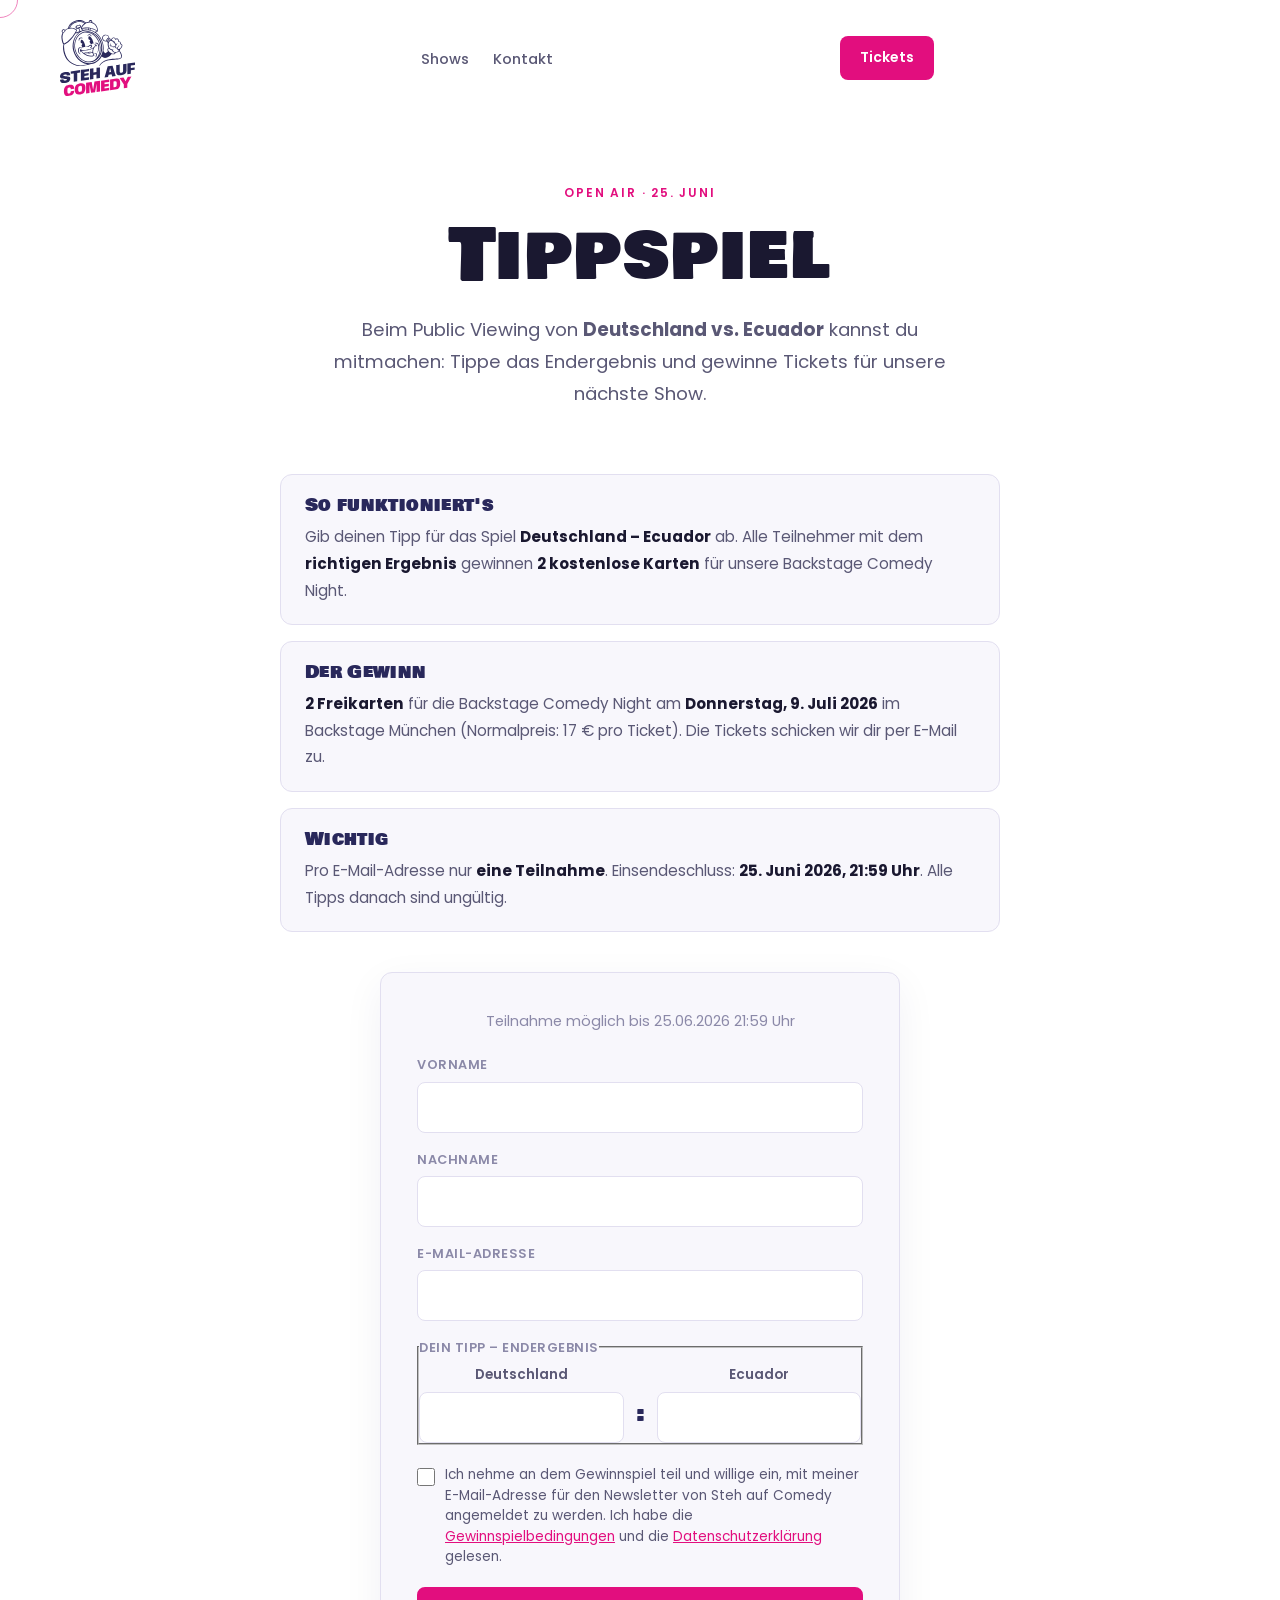
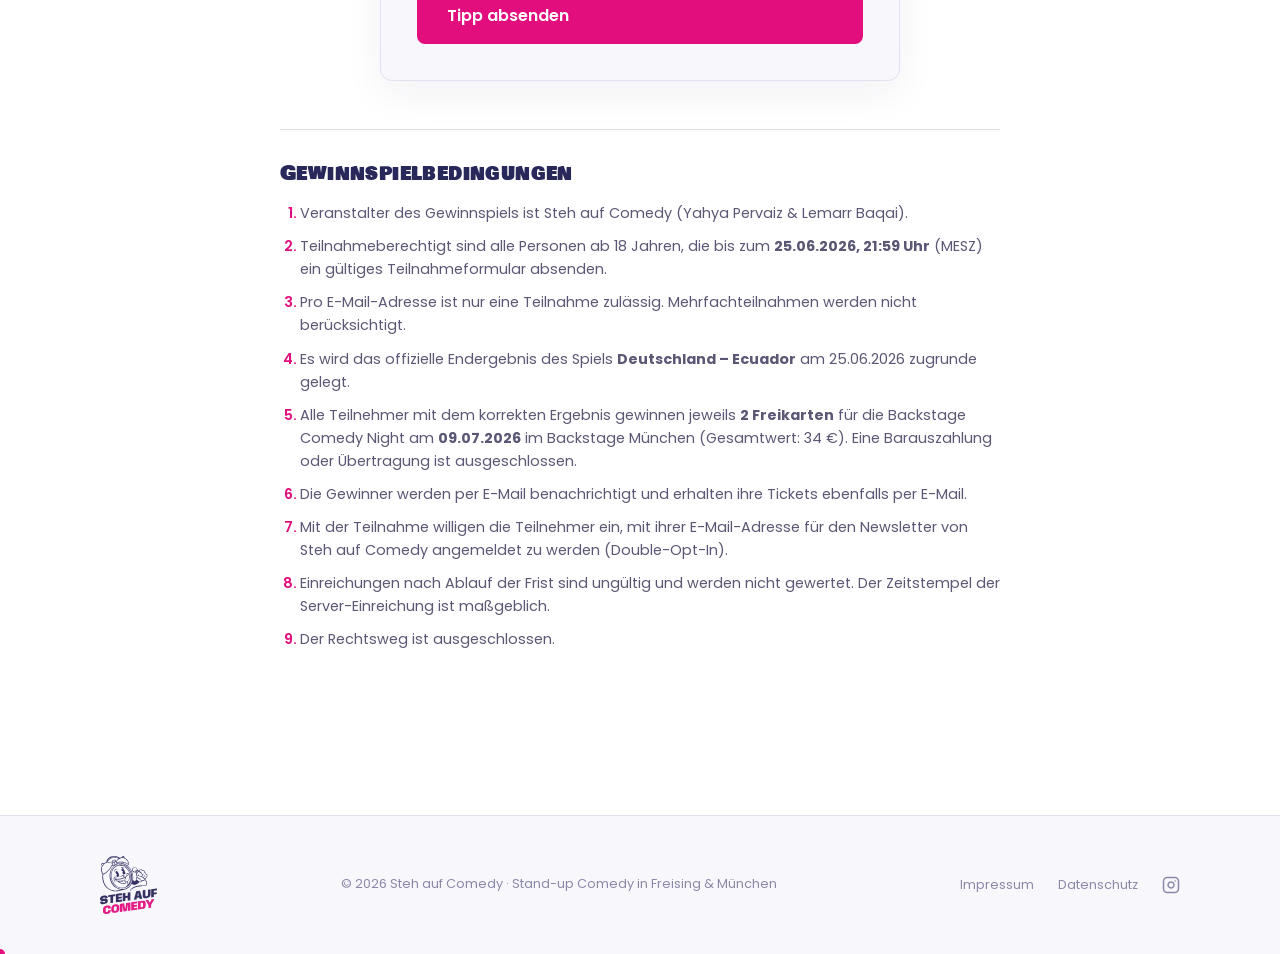
==== tippspiel/index.html @ 85eb39b8 "Tippspiel für Deutschland vs. Ecuador mit Admin-Bereich hinzufügen. Öffentliche Unterseite, PHP-API " ====
<!DOCTYPE html>
<html lang="de">
<head>
  <meta charset="UTF-8" />
  <meta name="viewport" content="width=device-width, initial-scale=1.0" />
  <meta name="google-site-verification" content="RNQCaI2sbqycPGZMomzW1a_IQJib-o7WfPEib8_KeLc" />
  <title>Tippspiel – Deutschland vs. Ecuador | Steh auf Comedy</title>
  <meta name="description" content="Tippe das Ergebnis von Deutschland gegen Ecuador und gewinne 2 Freikarten für unsere Backstage Comedy Night am 9. Juli in München." />
  <meta name="robots" content="noindex, follow" />
  <meta name="theme-color" content="#0f0f11" />
  <link rel="canonical" href="https://www.steh-auf.com/tippspiel/" />
  <meta property="og:title" content="Tippspiel – Steh auf Comedy" />
  <meta property="og:description" content="Tippe das Ergebnis von Deutschland vs. Ecuador und gewinne 2 Freikarten für die Backstage Comedy Night." />
  <meta property="og:url" content="https://www.steh-auf.com/tippspiel/" />
  <meta property="og:type" content="website" />
  <meta property="og:site_name" content="Steh auf Comedy" />
  <meta property="og:image" content="https://www.steh-auf.com/assets/hero.JPG" />
  <meta property="og:locale" content="de_DE" />
  <link rel="icon" href="../assets/logo.svg" type="image/svg+xml" />
  <link rel="apple-touch-icon" href="../assets/logo.svg" />
  <link rel="preconnect" href="https://fonts.googleapis.com" />
  <link rel="preconnect" href="https://fonts.gstatic.com" crossorigin />
  <link href="https://fonts.googleapis.com/css2?family=Bowlby+One+SC&family=Poppins:wght@300;400;500;600;700&display=swap" rel="stylesheet" />
  <link rel="stylesheet" href="../styles.css" />
  <link rel="stylesheet" href="../tippspiel.css" />
</head>
<body class="tippspiel-page">

  <nav class="nav" role="navigation" aria-label="Hauptnavigation">
    <div class="nav-inner">
      <a href="../index.html" class="nav-logo" aria-label="Steh auf Comedy – Startseite">
        <img src="../assets/logo.svg" alt="Steh auf Comedy Logo" width="51" height="52" />
      </a>
      <ul class="nav-links" role="list">
        <li class="nav-item"><a href="../index.html#shows">Shows</a></li>
        <li class="nav-item"><a href="../index.html#kontakt">Kontakt</a></li>
      </ul>
      <a href="../index.html#shows" class="nav-cta" aria-label="Tickets sichern">Tickets</a>
      <button type="button" class="nav-toggle" aria-label="Menü öffnen" aria-expanded="false">
        <span></span><span></span><span></span>
      </button>
    </div>
    <div class="nav-mobile" hidden>
      <ul role="list">
        <li><a href="../index.html#shows">Shows</a></li>
        <li><a href="../index.html#kontakt">Kontakt</a></li>
        <li><a href="../index.html#shows">Tickets</a></li>
      </ul>
    </div>
  </nav>

  <main>
    <section class="tippspiel-hero" aria-labelledby="tippspiel-heading">
      <div class="container">
        <span class="section-label">Open Air · 25. Juni</span>
        <h1 id="tippspiel-heading">Tippspiel</h1>
        <p class="tippspiel-hero-lead">
          Beim Public Viewing von <strong>Deutschland vs. Ecuador</strong> kannst du mitmachen:
          Tippe das Endergebnis und gewinne Tickets für unsere nächste Show.
        </p>
      </div>
    </section>

    <section class="container" aria-label="So funktioniert das Tippspiel">
      <div class="tippspiel-info">
        <div class="tippspiel-info-card">
          <h2>So funktioniert's</h2>
          <p>
            Gib deinen Tipp für das Spiel <strong>Deutschland – Ecuador</strong> ab.
            Alle Teilnehmer mit dem <strong>richtigen Ergebnis</strong> gewinnen
            <strong>2 kostenlose Karten</strong> für unsere Backstage Comedy Night.
          </p>
        </div>
        <div class="tippspiel-info-card">
          <h2>Der Gewinn</h2>
          <p>
            <strong>2 Freikarten</strong> für die Backstage Comedy Night am
            <strong>Donnerstag, 9. Juli 2026</strong> im Backstage München
            (Normalpreis: 17&nbsp;€ pro Ticket). Die Tickets schicken wir dir per E-Mail zu.
          </p>
        </div>
        <div class="tippspiel-info-card">
          <h2>Wichtig</h2>
          <p>
            Pro E-Mail-Adresse nur <strong>eine Teilnahme</strong>.
            Einsendeschluss: <strong>25. Juni 2026, 21:59 Uhr</strong>.
            Alle Tipps danach sind ungültig.
          </p>
        </div>
      </div>
    </section>

    <section class="tippspiel-form-section" aria-labelledby="form-heading">
      <div class="container">
        <div class="tippspiel-card">
          <p id="tippspielDeadline" class="tippspiel-deadline">Teilnahme möglich bis 25.06.2026 21:59 Uhr</p>

          <h2 id="form-heading" class="visually-hidden">Tipp abgeben</h2>

          <form id="tippspielForm" novalidate>
            <div class="tippspiel-field">
              <label class="tippspiel-label" for="tippspielFirstName">Vorname</label>
              <input class="tippspiel-input" type="text" id="tippspielFirstName" name="first_name" autocomplete="given-name" required maxlength="80" />
            </div>

            <div class="tippspiel-field">
              <label class="tippspiel-label" for="tippspielLastName">Nachname</label>
              <input class="tippspiel-input" type="text" id="tippspielLastName" name="last_name" autocomplete="family-name" required maxlength="80" />
            </div>

            <div class="tippspiel-field">
              <label class="tippspiel-label" for="tippspielEmail">E-Mail-Adresse</label>
              <input class="tippspiel-input" type="email" id="tippspielEmail" name="email" autocomplete="email" inputmode="email" required />
            </div>

            <fieldset class="tippspiel-field">
              <legend class="tippspiel-label">Dein Tipp – Endergebnis</legend>
              <div class="tippspiel-score-row">
                <div>
                  <div class="tippspiel-score-team">Deutschland</div>
                  <input class="tippspiel-input" type="number" id="tippspielDe" name="tip_de" min="0" max="20" inputmode="numeric" required aria-label="Tore Deutschland" />
                </div>
                <div class="tippspiel-score-sep" aria-hidden="true">:</div>
                <div>
                  <div class="tippspiel-score-team">Ecuador</div>
                  <input class="tippspiel-input" type="number" id="tippspielEc" name="tip_ec" min="0" max="20" inputmode="numeric" required aria-label="Tore Ecuador" />
                </div>
              </div>
            </fieldset>

            <label class="tippspiel-consent">
              <input type="checkbox" id="tippspielConsent" name="consent" required />
              <span>
                Ich nehme an dem Gewinnspiel teil und willige ein, mit meiner E-Mail-Adresse
                für den Newsletter von Steh auf Comedy angemeldet zu werden. Ich habe die
                <a href="#gewinnspielbedingungen">Gewinnspielbedingungen</a> und die
                <a href="../datenschutz.html" target="_blank" rel="noopener">Datenschutzerklärung</a> gelesen.
              </span>
            </label>

            <button type="submit" class="btn btn-primary tippspiel-submit">Tipp absenden</button>
            <p id="tippspielStatus" class="tippspiel-status" role="status" aria-live="polite" hidden></p>
          </form>

          <div id="tippspielSuccess" class="tippspiel-success" hidden>
            <div class="tippspiel-success-emoji" aria-hidden="true">⚽</div>
            <h3>Tipp eingereicht!</h3>
            <p class="tippspiel-success-text">Dein Tipp ist eingegangen. Viel Glück!</p>
          </div>
        </div>

        <div class="tippspiel-terms" id="gewinnspielbedingungen">
          <h2>Gewinnspielbedingungen</h2>
          <ol>
            <li>Veranstalter des Gewinnspiels ist Steh auf Comedy (Yahya Pervaiz &amp; Lemarr Baqai).</li>
            <li>Teilnahmeberechtigt sind alle Personen ab 18 Jahren, die bis zum <strong>25.06.2026, 21:59 Uhr</strong> (MESZ) ein gültiges Teilnahmeformular absenden.</li>
            <li>Pro E-Mail-Adresse ist nur eine Teilnahme zulässig. Mehrfachteilnahmen werden nicht berücksichtigt.</li>
            <li>Es wird das offizielle Endergebnis des Spiels <strong>Deutschland – Ecuador</strong> am 25.06.2026 zugrunde gelegt.</li>
            <li>Alle Teilnehmer mit dem korrekten Ergebnis gewinnen jeweils <strong>2 Freikarten</strong> für die Backstage Comedy Night am <strong>09.07.2026</strong> im Backstage München (Gesamtwert: 34&nbsp;€). Eine Barauszahlung oder Übertragung ist ausgeschlossen.</li>
            <li>Die Gewinner werden per E-Mail benachrichtigt und erhalten ihre Tickets ebenfalls per E-Mail.</li>
            <li>Mit der Teilnahme willigen die Teilnehmer ein, mit ihrer E-Mail-Adresse für den Newsletter von Steh auf Comedy angemeldet zu werden (Double-Opt-In).</li>
            <li>Einreichungen nach Ablauf der Frist sind ungültig und werden nicht gewertet. Der Zeitstempel der Server-Einreichung ist maßgeblich.</li>
            <li>Der Rechtsweg ist ausgeschlossen.</li>
          </ol>
        </div>
      </div>
    </section>
  </main>

  <footer class="footer" aria-label="Footer">
    <div class="container">
      <div class="footer-inner">
        <a href="../index.html" class="footer-logo" aria-label="Steh auf Comedy – Startseite">
          <img src="../assets/logo.svg" alt="Steh auf Comedy" width="41" height="42" />
        </a>
        <p class="footer-center">© 2026 Steh auf Comedy · Stand-up Comedy in Freising &amp; München</p>
        <nav class="footer-links" aria-label="Footer-Navigation">
          <a href="../impressum.html">Impressum</a>
          <a href="../datenschutz.html">Datenschutz</a>
          <a href="https://www.instagram.com/steh_auf_comedy/" target="_blank" rel="noopener noreferrer" class="footer-instagram" aria-label="Instagram">
            <svg width="18" height="18" viewBox="0 0 24 24" fill="none" stroke="currentColor" stroke-width="2" stroke-linecap="round" stroke-linejoin="round" aria-hidden="true"><rect x="2" y="2" width="20" height="20" rx="5" ry="5"/><path d="M16 11.37A4 4 0 1 1 12.63 8 4 4 0 0 1 16 11.37z"/><line x1="17.5" y1="6.5" x2="17.51" y2="6.5"/></svg>
          </a>
        </nav>
      </div>
    </div>
  </footer>

  <script src="../main.js" defer></script>
  <script src="../tippspiel.js" defer></script>
</body>
</html>
---- styles.css ----
/* ============================================================
   STEH AUF COMEDY – styles.css
   Design: hell · Logo-Farben #29285b / #e20e7e
   Display: Bowlby One SC · Fließtext: Poppins
   ============================================================ */

:root {
  --font-display: 'Bowlby One SC', sans-serif;
  --font-body: 'Poppins', sans-serif;
  --bg: #ffffff;
  --surface: #f8f7fc;
  --surface-2: #f0eef8;
  --border: #e2dff0;
  --text: #1a1830;
  --text-secondary: #5a5875;
  --text-muted: #8b89a8;
  --accent: #e20e7e;
  --accent-rgb: 226, 14, 126;
  --navy: #29285b;
  --navy-rgb: 41, 40, 91;

  --radius-sm: 4px;
  --radius: 8px;
  --radius-lg: 12px;

  --transition-fast: 0.2s ease;
  --transition-smooth: 0.7s cubic-bezier(0.16, 1, 0.3, 1);
  --transition-spring: 0.5s cubic-bezier(0.34, 1.56, 0.64, 1);

  --section-padding: clamp(80px, 12vw, 160px);
  --container-padding: clamp(20px, 5vw, 60px);
}

*, *::before, *::after {
  box-sizing: border-box;
  margin: 0;
  padding: 0;
}

html {
  scroll-behavior: smooth;
  -webkit-text-size-adjust: 100%;
}

body {
  background: var(--bg);
  color: var(--text);
  font-family: var(--font-body);
  font-size: clamp(1rem, 1.5vw, 1.125rem);
  font-weight: 400;
  line-height: 1.65;
  overflow-x: hidden;
}

img {
  display: block;
  max-width: 100%;
  height: auto;
}

a {
  color: inherit;
  text-decoration: none;
}

button {
  font-family: inherit;
  cursor: pointer;
  border: none;
  background: none;
}

ul, ol { list-style: none; }

h1 {
  font-family: var(--font-display);
  font-size: clamp(2.2rem, 6vw, 4.5rem);
  font-weight: 400;
  letter-spacing: 0.02em;
  line-height: 1.15;
}

h2 {
  font-family: var(--font-display);
  font-size: clamp(1.5rem, 3.5vw, 2.5rem);
  font-weight: 400;
  letter-spacing: 0.02em;
  line-height: 1.2;
}

h3 {
  font-family: var(--font-body);
  font-size: clamp(1.2rem, 2.5vw, 1.8rem);
  font-weight: 600;
  letter-spacing: -0.02em;
  line-height: 1.2;
}

p {
  color: var(--text-secondary);
  line-height: 1.75;
}

:focus-visible {
  outline: 2px solid var(--accent);
  outline-offset: 3px;
  border-radius: var(--radius-sm);
}

::-webkit-scrollbar { width: 5px; }
::-webkit-scrollbar-track { background: var(--bg); }
::-webkit-scrollbar-thumb { background: var(--border); border-radius: 3px; }

.container {
  max-width: 1200px;
  margin: 0 auto;
  padding: 0 var(--container-padding);
}

.section {
  padding: var(--section-padding) 0;
}

.section-label {
  display: inline-block;
  font-size: 0.75rem;
  font-weight: 600;
  letter-spacing: 0.15em;
  text-transform: uppercase;
  color: var(--accent);
  margin-bottom: 1rem;
}

.btn {
  display: inline-flex;
  align-items: center;
  gap: 8px;
  padding: 14px 28px;
  font-family: var(--font-body);
  font-size: 1rem;
  font-weight: 600;
  border-radius: var(--radius);
  transition: var(--transition-fast);
  white-space: nowrap;
  min-height: 52px;
}

.btn-primary {
  background: var(--accent);
  color: #fff;
  border: 2px solid var(--accent);
}

.btn-primary:hover {
  background: var(--navy);
  border-color: var(--navy);
  transform: translateY(-2px);
}

.btn-secondary {
  background: transparent;
  color: var(--navy);
  border: 2px solid var(--border);
}

.btn-secondary:hover {
  border-color: var(--navy);
  transform: translateY(-2px);
}

@media (pointer: fine) {
  .cursor-dot {
    position: fixed;
    width: 10px;
    height: 10px;
    background: var(--accent);
    border-radius: 50%;
    pointer-events: none;
    z-index: 9999;
    transform: translate(-50%, -50%);
    transition: opacity 0.3s;
  }

  .cursor-ring {
    position: fixed;
    width: 36px;
    height: 36px;
    border: 1.5px solid rgba(var(--accent-rgb), 0.5);
    border-radius: 50%;
    pointer-events: none;
    z-index: 9998;
    transform: translate(-50%, -50%);
    transition: transform 0.08s linear, width 0.2s, height 0.2s, opacity 0.3s;
  }
}

#preloader {
  position: fixed;
  inset: 0;
  background: var(--bg);
  z-index: 10000;
  display: flex;
  align-items: center;
  justify-content: center;
  transition: transform 0.8s cubic-bezier(0.76, 0, 0.24, 1);
}

#preloader.hide {
  transform: translateY(-100%);
}

.preloader-logo {
  opacity: 0;
  transform: translateY(10px);
  transition: opacity 0.5s ease, transform 0.5s ease;
}

.preloader-logo.show {
  opacity: 1;
  transform: translateY(0);
}

.preloader-logo img {
  height: 150px;
  width: auto;
  max-width: min(42vw, 170px);
  object-fit: contain;
}

.nav {
  position: fixed;
  top: 0;
  left: 0;
  right: 0;
  z-index: 1000;
  padding: 20px var(--container-padding);
  transition: background 0.4s ease, padding 0.3s ease, box-shadow 0.3s ease;
}

.nav.scrolled {
  background: rgba(255, 255, 255, 0.95);
  backdrop-filter: blur(20px);
  -webkit-backdrop-filter: blur(20px);
  padding-top: 14px;
  padding-bottom: 14px;
  border-bottom: 1px solid var(--border);
  box-shadow: 0 2px 20px rgba(41, 40, 91, 0.08);
}

.nav-inner {
  max-width: 1200px;
  margin: 0 auto;
  display: flex;
  align-items: center;
  justify-content: space-between;
  gap: 24px;
}

.nav-logo img {
  height: 76px;
  width: auto;
  max-width: none;
  object-fit: contain;
  transition: filter var(--transition-fast);
}

.nav.scrolled .nav-logo img {
  height: 64px;
  filter: none;
}

.nav-links {
  display: flex;
  align-items: center;
  gap: 24px;
}

.nav-item {
  position: relative;
}

.nav-links > .nav-item > a {
  font-size: 0.9rem;
  font-weight: 500;
  color: var(--text-secondary);
  transition: color var(--transition-fast);
  position: relative;
}

.nav-dropdown-trigger {
  display: inline-flex;
  flex-direction: row-reverse;
  align-items: center;
  gap: 6px;
  font-size: 0.9rem;
  font-weight: 500;
  color: var(--text-secondary);
  background: none;
  border: none;
  cursor: pointer;
  padding: 0;
  font-family: inherit;
  transition: color var(--transition-fast);
  position: relative;
}

.nav-dropdown-trigger::before {
  content: '';
  width: 0;
  height: 0;
  border-left: 4px solid transparent;
  border-right: 4px solid transparent;
  border-top: 5px solid currentColor;
  transition: transform 0.2s ease;
  margin-top: 1px;
  flex-shrink: 0;
}

.nav-has-dropdown.open .nav-dropdown-trigger::before,
.nav-has-dropdown:hover .nav-dropdown-trigger::before,
.nav-has-dropdown:focus-within .nav-dropdown-trigger::before {
  transform: rotate(180deg);
}

.nav-item.nav-has-dropdown {
  padding-bottom: 14px;
  margin-bottom: -14px;
}

.nav-has-dropdown::after {
  content: '';
  position: absolute;
  left: -16px;
  right: -16px;
  top: 100%;
  height: 18px;
}

.nav-dropdown {
  position: absolute;
  top: calc(100% + 4px);
  left: 50%;
  transform: translateX(-50%);
  min-width: 210px;
  background: #fff;
  border: 1px solid var(--border);
  border-radius: var(--radius-lg);
  box-shadow: 0 12px 40px rgba(var(--navy-rgb), 0.12);
  padding: 8px;
  opacity: 0;
  visibility: hidden;
  pointer-events: none;
  transition:
    opacity 0.2s ease,
    transform 0.2s ease,
    visibility 0s linear 0.2s;
  z-index: 1001;
}

.nav-has-dropdown:hover .nav-dropdown,
.nav-has-dropdown.open .nav-dropdown,
.nav-has-dropdown:focus-within .nav-dropdown {
  opacity: 1;
  visibility: visible;
  pointer-events: auto;
  transform: translateX(-50%);
  transition:
    opacity 0.2s ease,
    transform 0.2s ease,
    visibility 0s;
}

.nav-dropdown li {
  list-style: none;
}

.nav-dropdown a {
  display: block;
  padding: 10px 14px;
  font-size: 0.88rem;
  font-weight: 500;
  border-radius: var(--radius-sm);
  color: var(--text-secondary);
  white-space: nowrap;
  transition: background var(--transition-fast), color var(--transition-fast);
}

.nav-dropdown a::after {
  display: none;
}

.nav-dropdown a:hover,
.nav-dropdown a.active {
  background: var(--surface);
  color: var(--navy);
}

.nav.scrolled .nav-links > .nav-item > a,
.nav.scrolled .nav-dropdown-trigger {
  color: var(--text-secondary);
}

.nav-links > .nav-item > a::after {
  content: '';
  position: absolute;
  bottom: -3px;
  left: 0;
  width: 0;
  height: 1px;
  background: var(--accent);
  transition: width var(--transition-fast);
}

.nav-dropdown-trigger::after {
  content: '';
  position: absolute;
  bottom: -3px;
  left: 0;
  width: 0;
  height: 1px;
  background: var(--accent);
  transition: width var(--transition-fast);
}

.nav-links > .nav-item > a:hover,
.nav-links > .nav-item > a.active,
.nav-dropdown-trigger:hover,
.nav-dropdown-trigger.active {
  color: var(--navy);
}

.nav.scrolled .nav-links > .nav-item > a:hover,
.nav.scrolled .nav-links > .nav-item > a.active,
.nav.scrolled .nav-dropdown-trigger:hover,
.nav.scrolled .nav-dropdown-trigger.active {
  color: var(--navy);
}

.nav-links > .nav-item > a:hover::after,
.nav-links > .nav-item > a.active::after,
.nav-dropdown-trigger:hover::after,
.nav-dropdown-trigger.active::after {
  width: 100%;
}

.nav-cta {
  background: var(--accent);
  color: #fff;
  padding: 10px 20px;
  border-radius: var(--radius);
  font-size: 0.875rem;
  font-weight: 600;
  transition: background var(--transition-fast), transform var(--transition-fast);
  white-space: nowrap;
  min-height: 44px;
  display: inline-flex;
  align-items: center;
}

.nav-cta:hover {
  background: var(--navy);
  transform: translateY(-1px);
}

.nav-hamburger {
  display: none;
  flex-direction: column;
  gap: 5px;
  width: 28px;
  cursor: pointer;
  padding: 8px;
  margin: -8px;
}

.nav-hamburger span {
  display: block;
  height: 2px;
  background: var(--navy);
  border-radius: 2px;
  transition: transform 0.3s ease, opacity 0.3s ease, width 0.3s ease;
  transform-origin: center;
}

.nav.scrolled .nav-hamburger span {
  background: var(--navy);
}

.nav-hamburger span:nth-child(2) { width: 70%; }
.nav-hamburger.open span:nth-child(1) { transform: translateY(7px) rotate(45deg); }
.nav-hamburger.open span:nth-child(2) { opacity: 0; width: 0; }
.nav-hamburger.open span:nth-child(3) { transform: translateY(-7px) rotate(-45deg); }

.nav-overlay {
  position: fixed;
  inset: 0;
  background: var(--navy);
  z-index: 999;
  display: flex;
  flex-direction: column;
  align-items: center;
  justify-content: flex-start;
  gap: 0.2rem;
  padding: max(4.5rem, calc(env(safe-area-inset-top) + 3rem)) 1.25rem max(1.5rem, env(safe-area-inset-bottom));
  overflow-y: auto;
  -webkit-overflow-scrolling: touch;
  clip-path: inset(0 0 100% 0);
  transition: clip-path 0.5s cubic-bezier(0.76, 0, 0.24, 1);
}

.nav-overlay.open {
  clip-path: inset(0 0 0% 0);
}

.nav-overlay a {
  font-size: clamp(1rem, 3.8vw, 1.2rem);
  font-weight: 600;
  letter-spacing: -0.02em;
  line-height: 1.35;
  color: rgba(255,255,255,0.9);
  transition: color var(--transition-fast);
  padding: 0.45rem 0.5rem;
  max-width: min(22rem, 100%);
  text-align: center;
}

.nav-overlay-group {
  display: flex;
  flex-direction: column;
  align-items: center;
  gap: 0.05rem;
  width: 100%;
  max-width: 22rem;
  margin-bottom: 0.35rem;
}

.nav-overlay-label {
  font-size: 0.68rem;
  font-weight: 700;
  letter-spacing: 0.14em;
  text-transform: uppercase;
  color: rgba(255, 255, 255, 0.42);
  margin-top: 0.55rem;
  margin-bottom: 0.1rem;
}

.nav-overlay-top {
  font-size: clamp(1.05rem, 4vw, 1.22rem) !important;
  font-weight: 700 !important;
  margin-top: 0.45rem;
  margin-bottom: 0.1rem;
}

.nav-overlay a:hover {
  color: var(--accent);
}

.nav-overlay .nav-cta-overlay {
  background: var(--accent);
  color: #fff;
  padding: 0.65rem 1.5rem;
  border-radius: var(--radius);
  font-size: clamp(0.95rem, 3.2vw, 1.05rem);
  font-weight: 700;
  margin-top: 0.6rem;
}

.reveal {
  opacity: 0;
  transform: translateY(40px);
  transition: opacity var(--transition-smooth), transform var(--transition-smooth);
}

.reveal.visible {
  opacity: 1;
  transform: translateY(0);
}

.reveal-delay-1 { transition-delay: 0.1s; }
.reveal-delay-2 { transition-delay: 0.2s; }
.reveal-delay-3 { transition-delay: 0.3s; }
.reveal-delay-4 { transition-delay: 0.4s; }

.hero {
  min-height: 100vh;
  display: flex;
  flex-direction: column;
  align-items: center;
  justify-content: center;
  text-align: center;
  position: relative;
  overflow: hidden;
  padding: 140px var(--container-padding) 100px;
}

.hero-bg {
  position: absolute;
  inset: 0;
  background-image: url('assets/hero.JPG');
  background-size: cover;
  background-position: center top;
  background-repeat: no-repeat;
  z-index: 0;
}

.hero-bg::after {
  content: '';
  position: absolute;
  inset: 0;
  background: linear-gradient(
    165deg,
    rgba(255, 255, 255, 0.82) 0%,
    rgba(248, 247, 252, 0.88) 35%,
    rgba(255, 255, 255, 0.78) 55%,
    rgba(240, 238, 248, 0.92) 100%
  );
}

.hero-bg::before {
  content: '';
  position: absolute;
  inset: 0;
  background: radial-gradient(ellipse 90% 70% at 50% 20%, rgba(226, 14, 126, 0.07) 0%, transparent 55%);
  z-index: 0;
  pointer-events: none;
}

.hero-spotlight {
  position: absolute;
  inset: 0;
  background: radial-gradient(ellipse 55% 60% at 50% 45%, rgba(41, 40, 91, 0.06) 0%, transparent 65%);
  pointer-events: none;
  z-index: 1;
  animation: spotlight-pulse 6s ease-in-out infinite;
}

@keyframes spotlight-pulse {
  0%, 100% { opacity: 0.8; transform: scale(1); }
  50% { opacity: 1; transform: scale(1.05); }
}

.hero-content {
  position: relative;
  z-index: 2;
  max-width: 960px;
}

.hero-eyebrow {
  font-size: 0.8rem;
  font-weight: 600;
  letter-spacing: 0.2em;
  text-transform: uppercase;
  color: var(--text-muted);
  margin-bottom: 24px;
  display: block;
}

.hero-title {
  margin-bottom: 0;
  font-family: var(--font-display);
  font-weight: 400;
}

.hero-title .line-1 {
  display: block;
  color: var(--navy);
}

.hero-title .line-2 {
  display: block;
  color: var(--accent);
}

.word-wrapper {
  display: inline-block;
  overflow: hidden;
  vertical-align: bottom;
  padding-bottom: 0.1em;
}

.word {
  display: inline-block;
  opacity: 0;
  transform: translateY(110%);
  animation: word-in 0.7s cubic-bezier(0.16, 1, 0.3, 1) forwards;
}

@keyframes word-in {
  to { opacity: 1; transform: translateY(0); }
}

.hero-sub {
  font-size: clamp(1rem, 2vw, 1.25rem);
  color: var(--text-secondary);
  margin-top: 24px;
  margin-bottom: 40px;
  font-weight: 400;
}

.hero-actions {
  display: flex;
  gap: 16px;
  justify-content: center;
  flex-wrap: wrap;
}

.hero-actions .btn-secondary {
  color: var(--navy);
  border-color: var(--border);
  background: rgba(255, 255, 255, 0.6);
}

.hero-actions .btn-secondary:hover {
  border-color: var(--navy);
  color: var(--navy);
}

.btn-primary.pulse {
  animation: btn-pulse 2.5s ease-in-out infinite;
}

@keyframes btn-pulse {
  0%, 100% { box-shadow: 0 0 0 0 rgba(var(--accent-rgb), 0.4); }
  50% { box-shadow: 0 0 0 12px rgba(var(--accent-rgb), 0); }
}

.scroll-indicator {
  position: absolute;
  bottom: 40px;
  left: 50%;
  transform: translateX(-50%);
  display: flex;
  flex-direction: column;
  align-items: center;
  gap: 6px;
  color: var(--text-muted);
  font-size: 0.7rem;
  letter-spacing: 0.1em;
  text-transform: uppercase;
  z-index: 2;
  animation: bounce 2s ease-in-out infinite;
}

.scroll-indicator svg {
  animation: scroll-arrow 2s ease-in-out infinite;
}

@keyframes scroll-arrow {
  0%, 100% { transform: translateY(0); opacity: 1; }
  50% { transform: translateY(6px); opacity: 0.5; }
}

@keyframes bounce {
  0%, 100% { transform: translateX(-50%) translateY(0); }
  50% { transform: translateX(-50%) translateY(4px); }
}

.stats-bar {
  border-top: 1px solid var(--border);
  border-bottom: 1px solid var(--border);
  padding: 48px 0;
  background: var(--surface);
}

.stats-inner {
  max-width: 1200px;
  margin: 0 auto;
  padding: 0 var(--container-padding);
  display: grid;
  grid-template-columns: repeat(3, 1fr);
  gap: 40px;
}

.stat-item {
  text-align: center;
}

.stat-number {
  font-family: var(--font-display);
  font-size: clamp(2.2rem, 4.5vw, 3.5rem);
  font-weight: 400;
  color: var(--accent);
  letter-spacing: -0.03em;
  line-height: 1;
  margin-bottom: 8px;
  display: block;
}

.stat-label {
  font-size: 0.875rem;
  color: var(--text-secondary);
  font-weight: 400;
}

.shows-section {
  padding: var(--section-padding) 0;
}

.next-show-countdown {
  text-align: center;
  margin-bottom: clamp(40px, 6vw, 56px);
  padding: clamp(28px, 4vw, 40px) clamp(20px, 4vw, 32px);
  background: linear-gradient(135deg, rgba(var(--accent-rgb), 0.08) 0%, rgba(var(--navy-rgb), 0.06) 100%);
  border: 1px solid rgba(var(--accent-rgb), 0.2);
  border-radius: var(--radius-lg);
}

.countdown-eyebrow {
  font-size: 0.8rem;
  font-weight: 600;
  letter-spacing: 0.12em;
  text-transform: uppercase;
  color: var(--accent);
  margin: 0 0 8px;
}

.countdown-show-title {
  font-family: var(--font-display);
  font-size: clamp(1.35rem, 3.5vw, 1.85rem);
  font-weight: 400;
  color: var(--navy);
  letter-spacing: -0.02em;
  line-height: 1.2;
  margin: 0 0 8px;
  max-width: 42rem;
  margin-left: auto;
  margin-right: auto;
}

.countdown-datetime {
  font-size: 0.95rem;
  color: var(--text-secondary);
  margin: 0 0 24px;
}

.countdown-grid {
  display: flex;
  flex-wrap: wrap;
  justify-content: center;
  gap: clamp(12px, 3vw, 24px);
  margin-bottom: 28px;
}

.countdown-unit {
  min-width: clamp(4.5rem, 18vw, 5.5rem);
  padding: 16px 12px;
  background: var(--bg);
  border: 1px solid var(--border);
  border-radius: var(--radius);
  box-shadow: 0 4px 20px rgba(var(--navy-rgb), 0.06);
}

.countdown-value {
  display: block;
  font-family: var(--font-display);
  font-size: clamp(1.75rem, 5vw, 2.5rem);
  font-weight: 400;
  font-variant-numeric: tabular-nums;
  color: var(--accent);
  line-height: 1.1;
  letter-spacing: -0.02em;
}

.countdown-unit-label {
  display: block;
  font-size: 0.72rem;
  font-weight: 600;
  text-transform: uppercase;
  letter-spacing: 0.06em;
  color: var(--text-secondary);
  margin-top: 6px;
}

.countdown-done-msg {
  font-size: 1.1rem;
  font-weight: 600;
  color: var(--navy);
  margin: 0 0 24px;
}

.countdown-cta {
  min-width: 200px;
}

.shows-header {
  display: flex;
  align-items: flex-end;
  justify-content: space-between;
  margin-bottom: 48px;
  gap: 24px;
  flex-wrap: wrap;
}

.shows-lead {
  margin-top: 12px;
  max-width: 640px;
  font-size: 0.98rem;
  color: var(--text-secondary);
  line-height: 1.65;
}

.shows-grid {
  display: grid;
  grid-template-columns: repeat(auto-fill, minmax(320px, 1fr));
  gap: 24px;
}

.shows-more-wrap {
  display: flex;
  justify-content: center;
  margin-top: 40px;
}

.shows-more-wrap[hidden] {
  display: none !important;
}

.shows-more-btn {
  min-width: 200px;
  padding: 14px 28px;
  font-weight: 600;
}

.show-card {
  background: var(--bg);
  border: 1px solid var(--border);
  border-radius: var(--radius-lg);
  overflow: hidden;
  transition: transform 0.4s cubic-bezier(0.16, 1, 0.3, 1),
              box-shadow 0.4s cubic-bezier(0.16, 1, 0.3, 1),
              border-color 0.3s ease;
  display: flex;
  flex-direction: column;
}

.show-card:hover {
  transform: translateY(-6px);
  box-shadow: 0 20px 60px rgba(var(--accent-rgb), 0.12);
  border-color: rgba(var(--accent-rgb), 0.3);
}

.show-card-image {
  aspect-ratio: 2420 / 900;
  overflow: hidden;
  background: var(--surface-2);
  position: relative;
}

.show-card-image img {
  width: 100%;
  height: 100%;
  object-fit: contain;
  object-position: center;
  background: var(--surface-2);
  display: block;
  transition: transform 0.5s ease;
}

.show-card:hover .show-card-image img {
  transform: scale(1.02);
}

.show-card-placeholder {
  width: 100%;
  height: 100%;
  display: flex;
  align-items: center;
  justify-content: center;
  font-size: 3rem;
  background: linear-gradient(135deg, var(--surface) 0%, var(--surface-2) 100%);
}

.show-badge {
  position: absolute;
  top: 12px;
  left: 12px;
  font-size: 0.7rem;
  font-weight: 700;
  letter-spacing: 0.08em;
  text-transform: uppercase;
  padding: 4px 10px;
  border-radius: 4px;
}

.badge-soldout {
  background: rgba(255, 60, 60, 0.1);
  color: #cc3333;
  border: 1px solid rgba(255, 60, 60, 0.3);
}

.badge-today {
  background: var(--accent);
  color: #fff;
}

.show-source-badge {
  position: absolute;
  top: 12px;
  right: 12px;
  font-size: 0.65rem;
  font-weight: 600;
  letter-spacing: 0.06em;
  text-transform: uppercase;
  padding: 4px 10px;
  border-radius: 4px;
  background: rgba(255, 255, 255, 0.95);
  color: var(--navy);
  border: 1px solid var(--border);
  box-shadow: 0 2px 10px rgba(41, 40, 91, 0.08);
  z-index: 2;
}

.show-card-body {
  padding: 24px;
  flex: 1;
  display: flex;
  flex-direction: column;
}

.show-date {
  font-family: var(--font-display);
  font-size: clamp(1.15rem, 2.5vw, 1.5rem);
  font-weight: 400;
  color: var(--text);
  letter-spacing: -0.02em;
  margin-bottom: 4px;
}

.show-time {
  font-size: 0.85rem;
  color: var(--text-muted);
  margin-bottom: 16px;
  display: flex;
  align-items: center;
  gap: 6px;
}

.show-name {
  font-size: 1rem;
  font-weight: 600;
  color: var(--text);
  margin-bottom: 12px;
  display: -webkit-box;
  -webkit-line-clamp: 2;
  -webkit-box-orient: vertical;
  overflow: hidden;
}

.show-location {
  font-size: 0.85rem;
  color: var(--text-muted);
  display: flex;
  align-items: center;
  gap: 6px;
  margin-bottom: 20px;
  margin-top: auto;
}

.show-footer {
  display: flex;
  align-items: center;
  justify-content: space-between;
  padding-top: 20px;
  border-top: 1px solid var(--border);
  gap: 12px;
}

.show-price {
  font-size: 1.1rem;
  font-weight: 700;
  color: var(--text);
}

.show-price span {
  font-size: 0.8rem;
  color: var(--text-muted);
  font-weight: 400;
}

.show-price-free {
  color: var(--accent);
}

.show-cta {
  background: var(--accent);
  color: #fff;
  font-size: 0.85rem;
  font-weight: 700;
  padding: 10px 20px;
  border-radius: var(--radius-sm);
  transition: background var(--transition-fast), transform var(--transition-fast);
  min-height: 44px;
  display: inline-flex;
  align-items: center;
  white-space: nowrap;
}

.show-cta:hover {
  background: var(--navy);
  transform: translateY(-1px);
}

button.show-cta {
  font-family: inherit;
  border: none;
  cursor: pointer;
}

.skeleton-card {
  background: var(--surface);
  border: 1px solid var(--border);
  border-radius: var(--radius-lg);
  overflow: hidden;
}

.skeleton {
  background: linear-gradient(90deg, var(--surface) 25%, var(--surface-2) 50%, var(--surface) 75%);
  background-size: 200% 100%;
  animation: shimmer 1.5s infinite;
}

@keyframes shimmer {
  0% { background-position: 200% 0; }
  100% { background-position: -200% 0; }
}

.skeleton-img { height: 200px; }
.skeleton-body { padding: 24px; display: flex; flex-direction: column; gap: 12px; }
.skeleton-line { height: 14px; border-radius: 4px; }
.skeleton-line.short { width: 50%; }
.skeleton-line.medium { width: 75%; }
.skeleton-line.full { width: 100%; }

.shows-empty {
  grid-column: 1 / -1;
  text-align: center;
  padding: 80px 20px;
}

.shows-empty p {
  font-size: 1.1rem;
  margin-bottom: 24px;
}

.shows-empty a {
  color: var(--accent);
  font-weight: 600;
  text-decoration: underline;
  text-underline-offset: 4px;
}

.shows-debug {
  margin-top: 20px;
  padding: 16px 20px;
  text-align: left;
  max-width: 560px;
  margin-left: auto;
  margin-right: auto;
  background: var(--surface-2);
  border: 1px solid var(--border);
  border-radius: var(--radius);
  font-size: 0.88rem;
  color: var(--text-secondary);
}

.shows-debug ul {
  margin: 8px 0 0 1.1rem;
  list-style: disc;
}

.shows-debug li {
  margin-bottom: 6px;
}

.shows-debug-meta {
  margin-top: 10px;
  font-size: 0.8rem;
  color: var(--text-muted);
}

.shows-empty code {
  font-size: 0.85em;
  background: var(--surface-2);
  padding: 2px 6px;
  border-radius: 4px;
}

.shows-empty-ig {
  display: inline-block;
  margin-top: 1.25rem;
}

.about-section {
  padding: var(--section-padding) 0;
  background: var(--surface);
  border-top: 1px solid var(--border);
  border-bottom: 1px solid var(--border);
}

.about-grid {
  display: grid;
  grid-template-columns: 1fr 1.6fr;
  gap: 80px;
  align-items: start;
}

.about-quote-wrap {
  display: flex;
  align-items: flex-start;
  padding-top: 40px;
}

.about-quote-mark {
  font-size: clamp(8rem, 18vw, 14rem);
  font-weight: 800;
  color: var(--accent);
  line-height: 0.8;
  opacity: 0.12;
  font-family: Georgia, serif;
  user-select: none;
}

.about-content h2 {
  margin-bottom: 28px;
  color: var(--navy);
}

.about-content p {
  font-size: clamp(1rem, 1.5vw, 1.1rem);
  line-height: 1.8;
  margin-bottom: 16px;
  color: var(--text-secondary);
}

.about-features {
  margin-top: 40px;
  display: flex;
  flex-direction: column;
  gap: 20px;
}

.feature-item {
  display: flex;
  align-items: center;
  gap: 16px;
  font-size: 0.95rem;
  font-weight: 500;
  color: var(--text);
}

.feature-icon {
  width: 40px;
  height: 40px;
  background: rgba(var(--accent-rgb), 0.08);
  border: 1px solid rgba(var(--accent-rgb), 0.2);
  border-radius: var(--radius-sm);
  display: flex;
  align-items: center;
  justify-content: center;
  flex-shrink: 0;
  color: var(--accent);
}

/* PAST SHOWS SECTION */
.past-section {
  padding: var(--section-padding) 0;
}

.past-section h2 {
  color: var(--navy);
  margin-bottom: 16px;
}

.past-intro {
  color: var(--text-secondary);
  font-size: 1.05rem;
  margin-bottom: 64px;
  max-width: 600px;
}

.past-grid {
  display: grid;
  grid-template-columns: repeat(3, 1fr);
  gap: 24px;
}

.past-card {
  background: var(--bg);
  border: 1px solid var(--border);
  border-radius: var(--radius-lg);
  padding: 32px 28px;
  transition: transform 0.3s ease, box-shadow 0.3s ease, border-color 0.3s ease;
}

.past-card:hover {
  transform: translateY(-4px);
  box-shadow: 0 12px 40px rgba(var(--navy-rgb), 0.08);
  border-color: rgba(var(--navy-rgb), 0.2);
}

.past-card-cta {
  background: var(--surface-2);
  border-color: rgba(var(--accent-rgb), 0.2);
}

.past-card-cta:hover {
  border-color: rgba(var(--accent-rgb), 0.5);
  box-shadow: 0 12px 40px rgba(var(--accent-rgb), 0.1);
}

.past-card-icon {
  width: 48px;
  height: 48px;
  background: rgba(var(--navy-rgb), 0.06);
  border: 1px solid rgba(var(--navy-rgb), 0.12);
  border-radius: var(--radius);
  display: flex;
  align-items: center;
  justify-content: center;
  color: var(--navy);
  margin-bottom: 20px;
}

.past-card-cta .past-card-icon {
  background: rgba(var(--accent-rgb), 0.08);
  border-color: rgba(var(--accent-rgb), 0.2);
  color: var(--accent);
}

.past-card h3 {
  font-size: 1.15rem;
  font-weight: 700;
  color: var(--navy);
  margin-bottom: 12px;
  letter-spacing: -0.01em;
}

.past-card p {
  font-size: 0.9rem;
  color: var(--text-secondary);
  line-height: 1.7;
  margin-bottom: 20px;
}

.past-tag {
  display: inline-block;
  font-size: 0.72rem;
  font-weight: 600;
  letter-spacing: 0.08em;
  text-transform: uppercase;
  padding: 4px 10px;
  border-radius: 4px;
  background: rgba(var(--navy-rgb), 0.06);
  color: var(--navy);
  border: 1px solid rgba(var(--navy-rgb), 0.12);
}

.past-card-link {
  display: inline-flex;
  align-items: center;
  font-size: 0.9rem;
  font-weight: 700;
  color: var(--accent);
  gap: 4px;
  transition: gap var(--transition-fast);
}

.past-card-link:hover {
  gap: 8px;
}

/* TEAM SECTION */
.team-section {
  padding: var(--section-padding) 0;
  background: var(--surface);
  border-top: 1px solid var(--border);
  border-bottom: 1px solid var(--border);
}

.team-section h2 {
  color: var(--navy);
}

.team-grid {
  display: grid;
  grid-template-columns: repeat(2, 1fr);
  gap: 40px;
  margin-top: 64px;
}

.team-card {
  display: flex;
  flex-direction: column;
}

.team-photo-wrap {
  position: relative;
  overflow: hidden;
  border-radius: var(--radius-lg);
  aspect-ratio: 3/4;
  background: var(--surface-2);
  margin-bottom: 24px;
}

.team-photo-wrap img {
  width: 100%;
  height: 100%;
  object-fit: cover;
  transition: transform 0.5s ease;
}

.team-card:hover .team-photo-wrap img {
  transform: scale(1.04);
}

.team-photo-overlay {
  position: absolute;
  inset: 0;
  background: rgba(var(--navy-rgb), 0);
  transition: background 0.4s ease;
  pointer-events: none;
}

.team-card:hover .team-photo-overlay {
  background: rgba(var(--navy-rgb), 0.06);
}

.team-name {
  font-family: var(--font-body);
  font-size: clamp(1.4rem, 2.5vw, 1.8rem);
  font-weight: 700;
  letter-spacing: -0.02em;
  margin-bottom: 4px;
  color: var(--navy);
}

.team-role {
  font-size: 0.8rem;
  font-weight: 600;
  letter-spacing: 0.1em;
  text-transform: uppercase;
  color: var(--accent);
  margin-bottom: 16px;
}

.team-bio {
  font-size: 0.95rem;
  color: var(--text-secondary);
  line-height: 1.7;
  margin-bottom: 20px;
}

.team-social {
  display: flex;
  gap: 12px;
}

.social-link {
  display: inline-flex;
  align-items: center;
  gap: 8px;
  font-size: 0.85rem;
  font-weight: 600;
  color: var(--text-muted);
  transition: color var(--transition-fast);
}

.social-link:hover {
  color: var(--accent);
}

/* GALLERY SECTION */
.gallery-section {
  padding: var(--section-padding) 0;
}

.gallery-header {
  margin-bottom: 48px;
}

.gallery-section h2 {
  color: var(--navy);
}

.gallery-sub {
  color: var(--text-secondary);
  margin-top: 12px;
}

.gallery-masonry {
  columns: 3;
  column-gap: 16px;
}

.gallery-item {
  break-inside: avoid;
  margin-bottom: 16px;
  overflow: hidden;
  border-radius: var(--radius-sm);
  cursor: pointer;
  position: relative;
}

.gallery-item img {
  width: 100%;
  display: block;
  transition: transform 0.4s ease;
}

.gallery-overlay {
  position: absolute;
  inset: 0;
  background: rgba(var(--navy-rgb), 0);
  transition: background 0.3s ease;
}

.gallery-item:hover img {
  transform: scale(1.03);
}

.gallery-item:hover .gallery-overlay {
  background: rgba(var(--navy-rgb), 0.08);
}

.gallery-item:focus {
  outline: none;
}

.gallery-item:focus-visible {
  outline: 2px solid var(--accent);
  outline-offset: 3px;
}

.gallery-cta {
  text-align: center;
  margin-top: 48px;
}

/* SUPPORTER SECTION */
.supporter-section {
  padding: var(--section-padding) 0;
  background: var(--surface);
  border-top: 1px solid var(--border);
  border-bottom: 1px solid var(--border);
}

.supporter-header {
  max-width: 720px;
  margin-bottom: 48px;
}

.supporter-section h2 {
  color: var(--navy);
}

.supporter-lead {
  margin-top: 12px;
  font-size: 0.98rem;
  color: var(--text-secondary);
  line-height: 1.65;
}

.supporter-grid {
  list-style: none;
  margin: 0;
  padding: 0;
  display: grid;
  grid-template-columns: repeat(3, 1fr);
  gap: 32px;
  align-items: stretch;
}

.supporter-card {
  display: flex;
  flex-direction: column;
  background: var(--bg);
  border: 1px solid var(--border);
  border-radius: var(--radius-lg);
  padding: 28px 24px 24px;
  transition: border-color 0.3s ease, box-shadow 0.3s ease;
}

.supporter-card:hover {
  border-color: rgba(var(--accent-rgb), 0.35);
  box-shadow: 0 12px 40px rgba(var(--navy-rgb), 0.06);
}

.supporter-logo-link {
  display: flex;
  align-items: center;
  justify-content: center;
  min-height: 120px;
  margin-bottom: 20px;
  padding: 8px 4px;
}

.supporter-logo-link img {
  max-width: 100%;
  max-height: 96px;
  width: auto;
  height: auto;
  object-fit: contain;
}

.supporter-name {
  font-family: var(--font-body);
  font-size: 1.15rem;
  font-weight: 700;
  color: var(--navy);
  margin: 0 0 12px;
  letter-spacing: -0.02em;
}

.supporter-text {
  flex: 1;
  margin: 0 0 16px;
  font-size: 0.92rem;
  color: var(--text-secondary);
  line-height: 1.65;
}

.supporter-link {
  font-size: 0.85rem;
  font-weight: 600;
  color: var(--accent);
  align-self: flex-start;
  transition: color var(--transition-fast);
}

.supporter-link:hover {
  color: var(--navy);
}

.supporter-cta {
  margin-top: 56px;
  padding: 32px 28px;
  text-align: center;
  border-radius: var(--radius-lg);
  border: 1px dashed rgba(var(--accent-rgb), 0.45);
  background: linear-gradient(135deg, rgba(var(--accent-rgb), 0.06) 0%, rgba(var(--navy-rgb), 0.04) 100%);
}

.supporter-cta-text {
  margin: 0 auto 20px;
  max-width: 520px;
  font-size: 1rem;
  color: var(--text);
  line-height: 1.6;
}

.supporter-cta-actions {
  display: flex;
  flex-wrap: wrap;
  gap: 12px;
  justify-content: center;
  align-items: center;
}

/* JOIN SECTION */
.join-section {
  padding: var(--section-padding) 0;
  background: linear-gradient(160deg, var(--surface) 0%, rgba(226, 14, 126, 0.06) 45%, var(--surface-2) 100%);
  border-top: 1px solid var(--border);
  border-bottom: 1px solid var(--border);
}

.join-section .section-label {
  color: var(--accent);
}

.join-section h2 {
  color: var(--navy);
  margin-bottom: 24px;
}

.join-section p {
  color: var(--text-secondary);
}

.join-grid {
  display: grid;
  grid-template-columns: 1fr 1fr;
  gap: 80px;
  align-items: center;
}

.join-actions {
  margin-top: 40px;
  display: flex;
  gap: 16px;
  flex-wrap: wrap;
}

.join-instagram {
  margin-top: 28px;
  display: flex;
  flex-wrap: wrap;
  gap: 12px;
  align-items: center;
}

.join-instagram-label {
  width: 100%;
  font-size: 0.75rem;
  font-weight: 600;
  letter-spacing: 0.12em;
  text-transform: uppercase;
  color: var(--text-muted);
  margin-bottom: 4px;
}

.join-instagram a {
  display: inline-flex;
  align-items: center;
  gap: 8px;
  padding: 10px 16px;
  border-radius: var(--radius);
  background: var(--bg);
  border: 1px solid var(--border);
  font-size: 0.88rem;
  font-weight: 600;
  color: var(--navy);
  transition: border-color var(--transition-fast), color var(--transition-fast), box-shadow var(--transition-fast);
}

.join-instagram a:hover {
  border-color: rgba(var(--accent-rgb), 0.45);
  color: var(--accent);
  box-shadow: 0 4px 16px rgba(var(--accent-rgb), 0.1);
}

.join-section .btn-primary {
  background: var(--accent);
  color: #fff;
  border-color: var(--accent);
}

.join-section .btn-primary:hover {
  background: var(--navy);
  color: #fff;
  border-color: var(--navy);
}

.join-features {
  display: flex;
  flex-direction: column;
  gap: 28px;
}

.join-feature {
  display: flex;
  gap: 20px;
  align-items: flex-start;
}

.join-feature-icon {
  width: 48px;
  height: 48px;
  background: rgba(41, 40, 91, 0.06);
  border: 1px solid rgba(41, 40, 91, 0.1);
  border-radius: var(--radius);
  display: flex;
  align-items: center;
  justify-content: center;
  color: var(--accent);
  flex-shrink: 0;
}

.join-feature strong {
  display: block;
  font-size: 1rem;
  font-weight: 700;
  color: var(--navy);
  margin-bottom: 4px;
}

.join-feature p {
  font-size: 0.88rem;
  color: var(--text-secondary);
  margin: 0;
}

/* FAQ SECTION */
.faq-section {
  padding: var(--section-padding) 0;
  background: var(--surface);
  border-top: 1px solid var(--border);
  border-bottom: 1px solid var(--border);
}

.faq-section h2 {
  color: var(--navy);
}

.faq-header {
  margin-bottom: 64px;
}

.faq-list {
  max-width: 780px;
}

.faq-item {
  border-bottom: 1px solid var(--border);
}

.faq-question {
  display: flex;
  align-items: center;
  justify-content: space-between;
  gap: 24px;
  padding: 24px 0;
  cursor: pointer;
  transition: color var(--transition-fast);
  font-size: clamp(0.95rem, 1.5vw, 1.05rem);
  font-weight: 500;
  color: var(--text);
  width: 100%;
  text-align: left;
  background: none;
  border: none;
}

.faq-question:hover {
  color: var(--accent);
}

.faq-icon {
  flex-shrink: 0;
  width: 20px;
  height: 20px;
  color: var(--text-muted);
  transition: transform 0.35s ease, color 0.2s ease;
}

.faq-item.open .faq-icon {
  transform: rotate(45deg);
  color: var(--accent);
}

.faq-answer {
  max-height: 0;
  overflow: hidden;
  transition: max-height 0.45s cubic-bezier(0.16, 1, 0.3, 1), padding 0.3s ease;
}

.faq-item.open .faq-answer {
  max-height: 300px;
}

.faq-answer p {
  padding-bottom: 24px;
  font-size: 0.95rem;
  line-height: 1.75;
  color: var(--text-secondary);
}

/* NEWSLETTER */
.newsletter-section {
  padding: var(--section-padding) 0;
  background: var(--bg);
}

.newsletter-card {
  position: relative;
  overflow: hidden;
  border-radius: calc(var(--radius-lg) + 4px);
  border: 1px solid var(--border);
  background: linear-gradient(
    145deg,
    var(--surface) 0%,
    rgba(226, 14, 126, 0.05) 42%,
    var(--surface-2) 100%
  );
  box-shadow: 0 20px 60px rgba(var(--navy-rgb), 0.08);
}

.newsletter-glow {
  position: absolute;
  top: -80px;
  right: -60px;
  width: 280px;
  height: 280px;
  background: radial-gradient(circle, rgba(var(--accent-rgb), 0.18) 0%, transparent 70%);
  pointer-events: none;
}

.newsletter-inner {
  position: relative;
  z-index: 1;
  display: grid;
  grid-template-columns: 1fr 1fr;
  gap: clamp(32px, 5vw, 64px);
  padding: clamp(32px, 5vw, 56px);
  align-items: center;
}

.newsletter-content h2 {
  color: var(--navy);
  margin-bottom: 16px;
}

.newsletter-lead {
  color: var(--text-secondary);
  font-size: 1.05rem;
  line-height: 1.75;
  margin-bottom: 28px;
  max-width: 480px;
}

.newsletter-perks {
  display: flex;
  flex-direction: column;
  gap: 14px;
}

.newsletter-perks li {
  display: flex;
  align-items: flex-start;
  gap: 12px;
  font-size: 0.95rem;
  color: var(--text);
  line-height: 1.5;
}

.newsletter-perk-icon {
  flex-shrink: 0;
  font-size: 1.2rem;
  line-height: 1.2;
}

.newsletter-form-wrap {
  background: var(--bg);
  border: 1px solid var(--border);
  border-radius: var(--radius-lg);
  padding: clamp(24px, 4vw, 32px);
  box-shadow: 0 8px 32px rgba(var(--navy-rgb), 0.06);
}

.newsletter-label {
  display: block;
  font-size: 0.75rem;
  font-weight: 700;
  letter-spacing: 0.12em;
  text-transform: uppercase;
  color: var(--text-muted);
  margin-bottom: 10px;
}

.newsletter-field-row {
  display: flex;
  gap: 10px;
  flex-wrap: wrap;
  margin-bottom: 16px;
}

.newsletter-input {
  flex: 1;
  min-width: 200px;
  padding: 14px 18px;
  border: 2px solid var(--border);
  border-radius: var(--radius);
  font-family: var(--font-body);
  font-size: 1rem;
  color: var(--text);
  background: var(--bg);
  transition: border-color var(--transition-fast), box-shadow var(--transition-fast);
  min-height: 52px;
}

.newsletter-input::placeholder {
  color: var(--text-muted);
}

.newsletter-input:focus {
  outline: none;
  border-color: var(--accent);
  box-shadow: 0 0 0 3px rgba(var(--accent-rgb), 0.12);
}

.newsletter-submit {
  flex-shrink: 0;
}

.newsletter-consent {
  display: flex;
  align-items: flex-start;
  gap: 10px;
  font-size: 0.82rem;
  line-height: 1.55;
  color: var(--text-secondary);
  cursor: pointer;
}

.newsletter-consent input {
  margin-top: 3px;
  flex-shrink: 0;
  width: 18px;
  height: 18px;
  accent-color: var(--accent);
  cursor: pointer;
}

.newsletter-consent a {
  color: var(--accent);
  text-decoration: underline;
  text-underline-offset: 2px;
}

.newsletter-consent a:hover {
  color: var(--navy);
}

.newsletter-status {
  margin-top: 14px;
  font-size: 0.88rem;
  line-height: 1.5;
  padding: 10px 14px;
  border-radius: var(--radius-sm);
}

.newsletter-status.is-error {
  color: #9b1c4a;
  background: rgba(var(--accent-rgb), 0.08);
  border: 1px solid rgba(var(--accent-rgb), 0.2);
}

.newsletter-success {
  text-align: center;
  padding: 12px 8px;
}

.newsletter-success-emoji {
  font-size: 2.8rem;
  line-height: 1;
  margin-bottom: 12px;
  animation: newsletterPop 0.6s var(--transition-spring);
}

@keyframes newsletterPop {
  0% { transform: scale(0.5); opacity: 0; }
  100% { transform: scale(1); opacity: 1; }
}

.newsletter-success h3 {
  color: var(--navy);
  margin-bottom: 10px;
}

.newsletter-success-text {
  color: var(--text-secondary);
  font-size: 0.95rem;
  line-height: 1.65;
  margin: 0;
}

/* CONTACT SECTION */
.contact-section {
  padding: var(--section-padding) 0;
  text-align: center;
}

.contact-section h2 {
  margin-bottom: 20px;
  color: var(--navy);
}

.contact-section > .container > p {
  margin-bottom: 40px;
  font-size: 1.05rem;
}

.contact-email {
  display: inline-block;
  font-size: clamp(1.4rem, 3vw, 2.2rem);
  font-weight: 700;
  color: var(--accent);
  letter-spacing: -0.02em;
  transition: opacity var(--transition-fast);
  margin-bottom: 32px;
}

.contact-email:hover {
  opacity: 0.75;
}

.contact-socials {
  display: flex;
  align-items: center;
  justify-content: center;
  gap: 24px;
  margin-top: 8px;
}

.contact-social-link {
  display: inline-flex;
  align-items: center;
  gap: 10px;
  font-size: 0.9rem;
  font-weight: 500;
  color: var(--text-muted);
  transition: color var(--transition-fast);
  padding: 10px 0;
  min-height: 44px;
}

.contact-social-link:hover {
  color: var(--accent);
}

/* FOOTER */
.footer {
  border-top: 1px solid var(--border);
  padding: 40px 0;
  background: var(--surface);
}

.footer-inner {
  display: flex;
  align-items: center;
  justify-content: space-between;
  flex-wrap: wrap;
  gap: 20px;
}

.footer-logo img {
  height: 58px;
  width: auto;
  max-width: none;
  object-fit: contain;
  opacity: 0.95;
  transition: opacity var(--transition-fast);
}

.footer-logo:hover img {
  opacity: 1;
}

.footer-center {
  font-size: 0.8rem;
  color: var(--text-muted);
  text-align: center;
}

.footer-center a {
  color: var(--text-secondary);
  text-decoration: underline;
  text-underline-offset: 3px;
}

.footer-links {
  display: flex;
  align-items: center;
  gap: 24px;
}

.footer-links a {
  font-size: 0.8rem;
  color: var(--text-muted);
  transition: color var(--transition-fast);
  min-height: 44px;
  display: inline-flex;
  align-items: center;
}

.footer-links a:hover {
  color: var(--navy);
}

.footer-instagram {
  color: var(--text-muted);
  transition: color var(--transition-fast);
}

.footer-instagram:hover {
  color: var(--accent);
}

/* INNER PAGES */
.inner-hero {
  padding: clamp(120px, 16vw, 200px) 0 clamp(60px, 8vw, 100px);
}

.inner-hero h1 {
  font-size: clamp(2.2rem, 5vw, 4rem);
  margin-bottom: 16px;
  color: var(--navy);
}

.inner-hero p {
  font-size: 1.05rem;
}

.prose {
  max-width: 760px;
  padding: 0 0 var(--section-padding);
}

.prose h2 {
  font-size: clamp(1.3rem, 2.5vw, 1.8rem);
  margin-top: 48px;
  margin-bottom: 16px;
  color: var(--navy);
}

.prose h3 {
  font-size: clamp(1rem, 2vw, 1.3rem);
  margin-top: 32px;
  margin-bottom: 12px;
  color: var(--text);
}

.prose p {
  margin-bottom: 16px;
}

.prose a {
  color: var(--accent);
  text-decoration: underline;
  text-underline-offset: 3px;
}

.prose ul {
  list-style: disc;
  padding-left: 24px;
  margin-bottom: 16px;
  color: var(--text-secondary);
}

.prose ul li {
  margin-bottom: 8px;
  font-size: 0.95rem;
  line-height: 1.7;
}

/* GALERIE PAGE */
.gallery-page-grid {
  columns: 3;
  column-gap: 16px;
  padding-bottom: var(--section-padding);
}

.gallery-page-item {
  break-inside: avoid;
  margin-bottom: 16px;
  overflow: hidden;
  border-radius: var(--radius-sm);
  cursor: pointer;
  position: relative;
}

.gallery-page-item img {
  width: 100%;
  display: block;
  transition: transform 0.4s ease;
}

.gallery-page-item:hover img {
  transform: scale(1.03);
}

.gallery-page-overlay {
  position: absolute;
  inset: 0;
  background: rgba(var(--navy-rgb), 0);
  transition: background 0.3s ease;
  pointer-events: none;
}

.gallery-page-item:hover .gallery-page-overlay {
  background: rgba(var(--navy-rgb), 0.1);
}

/* LIGHTBOX */
.lightbox {
  position: fixed;
  inset: 0;
  background: rgba(26, 24, 48, 0.88);
  backdrop-filter: blur(6px);
  z-index: 9000;
  display: flex;
  align-items: center;
  justify-content: center;
  opacity: 0;
  pointer-events: none;
  transition: opacity 0.3s ease;
}

.lightbox.open {
  opacity: 1;
  pointer-events: all;
}

.lightbox-img-wrap {
  max-width: 90vw;
  max-height: 90vh;
  position: relative;
}

.lightbox-img-wrap img {
  max-width: 90vw;
  max-height: 90vh;
  object-fit: contain;
  border-radius: var(--radius-sm);
}

.lightbox-close {
  position: fixed;
  top: 24px;
  right: 24px;
  width: 44px;
  height: 44px;
  background: rgba(255, 255, 255, 0.1);
  border-radius: 50%;
  display: flex;
  align-items: center;
  justify-content: center;
  cursor: pointer;
  color: #fff;
  transition: background var(--transition-fast);
  border: none;
}

.lightbox-close:hover {
  background: rgba(255, 255, 255, 0.2);
}

.lightbox-prev,
.lightbox-next {
  position: fixed;
  top: 50%;
  transform: translateY(-50%);
  width: 52px;
  height: 52px;
  background: rgba(255, 255, 255, 0.08);
  border-radius: 50%;
  display: flex;
  align-items: center;
  justify-content: center;
  cursor: pointer;
  color: #fff;
  transition: background var(--transition-fast);
  border: none;
  min-height: 44px;
}

.lightbox-prev { left: 24px; }
.lightbox-next { right: 24px; }

.lightbox-prev:hover,
.lightbox-next:hover {
  background: rgba(var(--accent-rgb), 0.3);
}

/* COOKIE BANNER */
.cookie-overlay {
  position: fixed;
  inset: 0;
  background: rgba(41, 40, 91, 0.6);
  backdrop-filter: blur(4px);
  -webkit-backdrop-filter: blur(4px);
  z-index: 8000;
}

.cookie-banner {
  position: fixed;
  top: 50%;
  left: 50%;
  transform: translate(-50%, -46%) scale(0.96);
  z-index: 8001;
  width: min(520px, calc(100vw - 40px));
  background: #ffffff;
  border: 1px solid var(--border);
  border-radius: 16px;
  padding: 40px;
  opacity: 0;
  transition: opacity 0.35s ease, transform 0.35s cubic-bezier(0.16, 1, 0.3, 1);
  box-shadow: 0 20px 60px rgba(41, 40, 91, 0.15);
}

.cookie-banner.visible {
  opacity: 1;
  transform: translate(-50%, -50%) scale(1);
}

.cookie-emoji {
  font-size: 2.8rem;
  margin-bottom: 16px;
  line-height: 1;
}

.cookie-title {
  font-family: var(--font-display);
  font-size: 1.35rem;
  font-weight: 400;
  letter-spacing: 0.02em;
  color: var(--navy);
  margin-bottom: 14px;
}

.cookie-desc {
  font-size: 0.92rem;
  line-height: 1.7;
  color: var(--text-secondary);
  margin-bottom: 28px;
}

.cookie-desc strong {
  color: var(--text);
  font-weight: 600;
}

.cookie-actions {
  display: flex;
  gap: 12px;
  flex-wrap: wrap;
}

.cookie-btn {
  flex: 1;
  padding: 13px 20px;
  border-radius: var(--radius);
  font-family: var(--font-body);
  font-size: 0.9rem;
  font-weight: 600;
  cursor: pointer;
  transition: transform 0.15s ease, background 0.15s ease, opacity 0.15s ease;
  min-height: 48px;
  white-space: nowrap;
  border: none;
}

.cookie-btn:hover {
  transform: translateY(-2px);
}

.cookie-accept {
  background: var(--accent);
  color: #fff;
}

.cookie-accept:hover {
  background: var(--navy);
}

.cookie-decline {
  background: transparent;
  color: var(--text-secondary);
  border: 1px solid var(--border) !important;
}

.cookie-decline:hover {
  color: var(--text);
  border-color: var(--navy) !important;
}

/* REDUCED MOTION */
@media (prefers-reduced-motion: reduce) {
  *, *::before, *::after {
    animation-duration: 0.01ms !important;
    animation-iteration-count: 1 !important;
    transition-duration: 0.01ms !important;
  }
  html { scroll-behavior: auto; }
  .reveal { opacity: 1; transform: none; }
  .word { opacity: 1; transform: none; }
  .cursor-dot, .cursor-ring { display: none; }
}

/* RESPONSIVE */
@media (max-width: 1024px) {
  .about-grid {
    grid-template-columns: 1fr;
    gap: 0;
  }
  .about-quote-wrap { display: none; }

  .past-grid {
    grid-template-columns: repeat(2, 1fr);
  }

  .join-grid {
    grid-template-columns: 1fr;
    gap: 48px;
  }

  .supporter-grid {
    grid-template-columns: 1fr;
    max-width: 480px;
    margin-left: auto;
    margin-right: auto;
  }

  .newsletter-inner {
    grid-template-columns: 1fr;
    gap: 32px;
  }
}

@media (max-width: 768px) {
  .nav-links, .nav-cta { display: none; }
  .nav-hamburger { display: flex; }

  .stats-inner {
    grid-template-columns: 1fr;
    gap: 32px;
  }

  .past-grid {
    grid-template-columns: 1fr;
  }

  .team-grid {
    grid-template-columns: 1fr;
  }

  .gallery-masonry, .gallery-page-grid {
    columns: 2;
  }

  .shows-grid {
    grid-template-columns: 1fr;
  }

  .shows-header {
    flex-direction: column;
    align-items: flex-start;
  }

  .footer-inner {
    flex-direction: column;
    align-items: center;
    text-align: center;
  }

  .footer-links {
    justify-content: center;
    flex-wrap: wrap;
  }

  .hero-actions {
    flex-direction: column;
    align-items: center;
  }

  .hero-actions .btn {
    width: 100%;
    max-width: 320px;
    justify-content: center;
  }

  .newsletter-field-row {
    flex-direction: column;
  }

  .newsletter-submit {
    width: 100%;
    justify-content: center;
  }
}

@media (max-width: 480px) {
  .gallery-masonry, .gallery-page-grid { columns: 1; }
  .lightbox-prev { left: 12px; }
  .lightbox-next { right: 12px; }
  .cookie-banner { padding: 28px 24px; }
  .cookie-actions { flex-direction: column; }
  .cookie-btn { flex: unset; width: 100%; }
}

@media (max-width: 375px) {
  .nav { padding: 16px 20px; }
}
---- tippspiel.css ----
/* Tippspiel – steh-auf.com/tippspiel */

.visually-hidden {
  position: absolute;
  width: 1px;
  height: 1px;
  padding: 0;
  margin: -1px;
  overflow: hidden;
  clip: rect(0, 0, 0, 0);
  white-space: nowrap;
  border: 0;
}

.tippspiel-page {
  padding-top: 80px;
}

.tippspiel-hero {
  padding: clamp(48px, 8vw, 96px) 0 clamp(32px, 5vw, 64px);
  text-align: center;
}

.tippspiel-hero .section-label {
  margin-bottom: 12px;
}

.tippspiel-hero h1 {
  max-width: 14ch;
  margin: 0 auto 16px;
}

.tippspiel-hero-lead {
  max-width: 640px;
  margin: 0 auto;
  font-size: clamp(1rem, 2vw, 1.15rem);
}

.tippspiel-info {
  display: grid;
  gap: 16px;
  max-width: 720px;
  margin: 0 auto 40px;
}

.tippspiel-info-card {
  background: var(--surface);
  border: 1px solid var(--border);
  border-radius: var(--radius-lg);
  padding: 20px 24px;
  text-align: left;
}

.tippspiel-info-card h2 {
  font-size: 1.1rem;
  margin-bottom: 8px;
  color: var(--navy);
}

.tippspiel-info-card p {
  font-size: 0.95rem;
  margin: 0;
}

.tippspiel-info-card strong {
  color: var(--text);
}

.tippspiel-form-section {
  padding-bottom: var(--section-padding);
}

.tippspiel-card {
  max-width: 520px;
  margin: 0 auto;
  background: var(--surface);
  border: 1px solid var(--border);
  border-radius: var(--radius-lg);
  padding: clamp(24px, 4vw, 36px);
  box-shadow: 0 12px 40px rgba(var(--navy-rgb), 0.06);
}

.tippspiel-deadline {
  text-align: center;
  font-size: 0.9rem;
  color: var(--text-muted);
  margin-bottom: 20px;
}

.tippspiel-deadline.is-closed {
  color: #b00020;
  font-weight: 600;
}

.tippspiel-field {
  margin-bottom: 16px;
}

.tippspiel-label {
  display: block;
  font-size: 0.8rem;
  font-weight: 600;
  letter-spacing: 0.04em;
  text-transform: uppercase;
  color: var(--text-muted);
  margin-bottom: 6px;
}

.tippspiel-input {
  width: 100%;
  padding: 12px 14px;
  border: 1px solid var(--border);
  border-radius: var(--radius);
  font-family: var(--font-body);
  font-size: 1rem;
  background: var(--bg);
  color: var(--text);
  transition: border-color var(--transition-fast);
}

.tippspiel-input:focus {
  outline: none;
  border-color: var(--accent);
  box-shadow: 0 0 0 3px rgba(var(--accent-rgb), 0.12);
}

.tippspiel-score-row {
  display: grid;
  grid-template-columns: 1fr auto 1fr;
  gap: 12px;
  align-items: end;
}

.tippspiel-score-sep {
  font-family: var(--font-display);
  font-size: 1.5rem;
  color: var(--navy);
  padding-bottom: 10px;
}

.tippspiel-score-team {
  font-size: 0.85rem;
  font-weight: 600;
  color: var(--text-secondary);
  margin-bottom: 6px;
  text-align: center;
}

.tippspiel-consent {
  display: flex;
  gap: 10px;
  align-items: flex-start;
  font-size: 0.85rem;
  color: var(--text-secondary);
  margin: 20px 0;
  line-height: 1.5;
}

.tippspiel-consent input {
  margin-top: 3px;
  flex-shrink: 0;
  width: 18px;
  height: 18px;
  accent-color: var(--accent);
}

.tippspiel-consent a {
  color: var(--accent);
  text-decoration: underline;
}

.tippspiel-submit {
  width: 100%;
}

.tippspiel-status {
  margin-top: 12px;
  font-size: 0.9rem;
  text-align: center;
  min-height: 1.4em;
}

.tippspiel-status.is-error {
  color: #b00020;
}

.tippspiel-status.is-success {
  color: #0d7a3e;
}

.tippspiel-success {
  text-align: center;
  padding: 8px 0;
}

.tippspiel-success-emoji {
  font-size: 2.5rem;
  margin-bottom: 12px;
}

.tippspiel-terms {
  max-width: 720px;
  margin: 48px auto 0;
  padding-top: 32px;
  border-top: 1px solid var(--border);
}

.tippspiel-terms h2 {
  font-size: 1.25rem;
  margin-bottom: 16px;
  color: var(--navy);
}

.tippspiel-terms ol {
  list-style: decimal;
  padding-left: 1.25rem;
  color: var(--text-secondary);
  font-size: 0.9rem;
}

.tippspiel-terms li {
  margin-bottom: 10px;
  line-height: 1.6;
}

.tippspiel-terms li::marker {
  color: var(--accent);
  font-weight: 600;
}

@media (max-width: 480px) {
  .tippspiel-score-row {
    gap: 8px;
  }
}
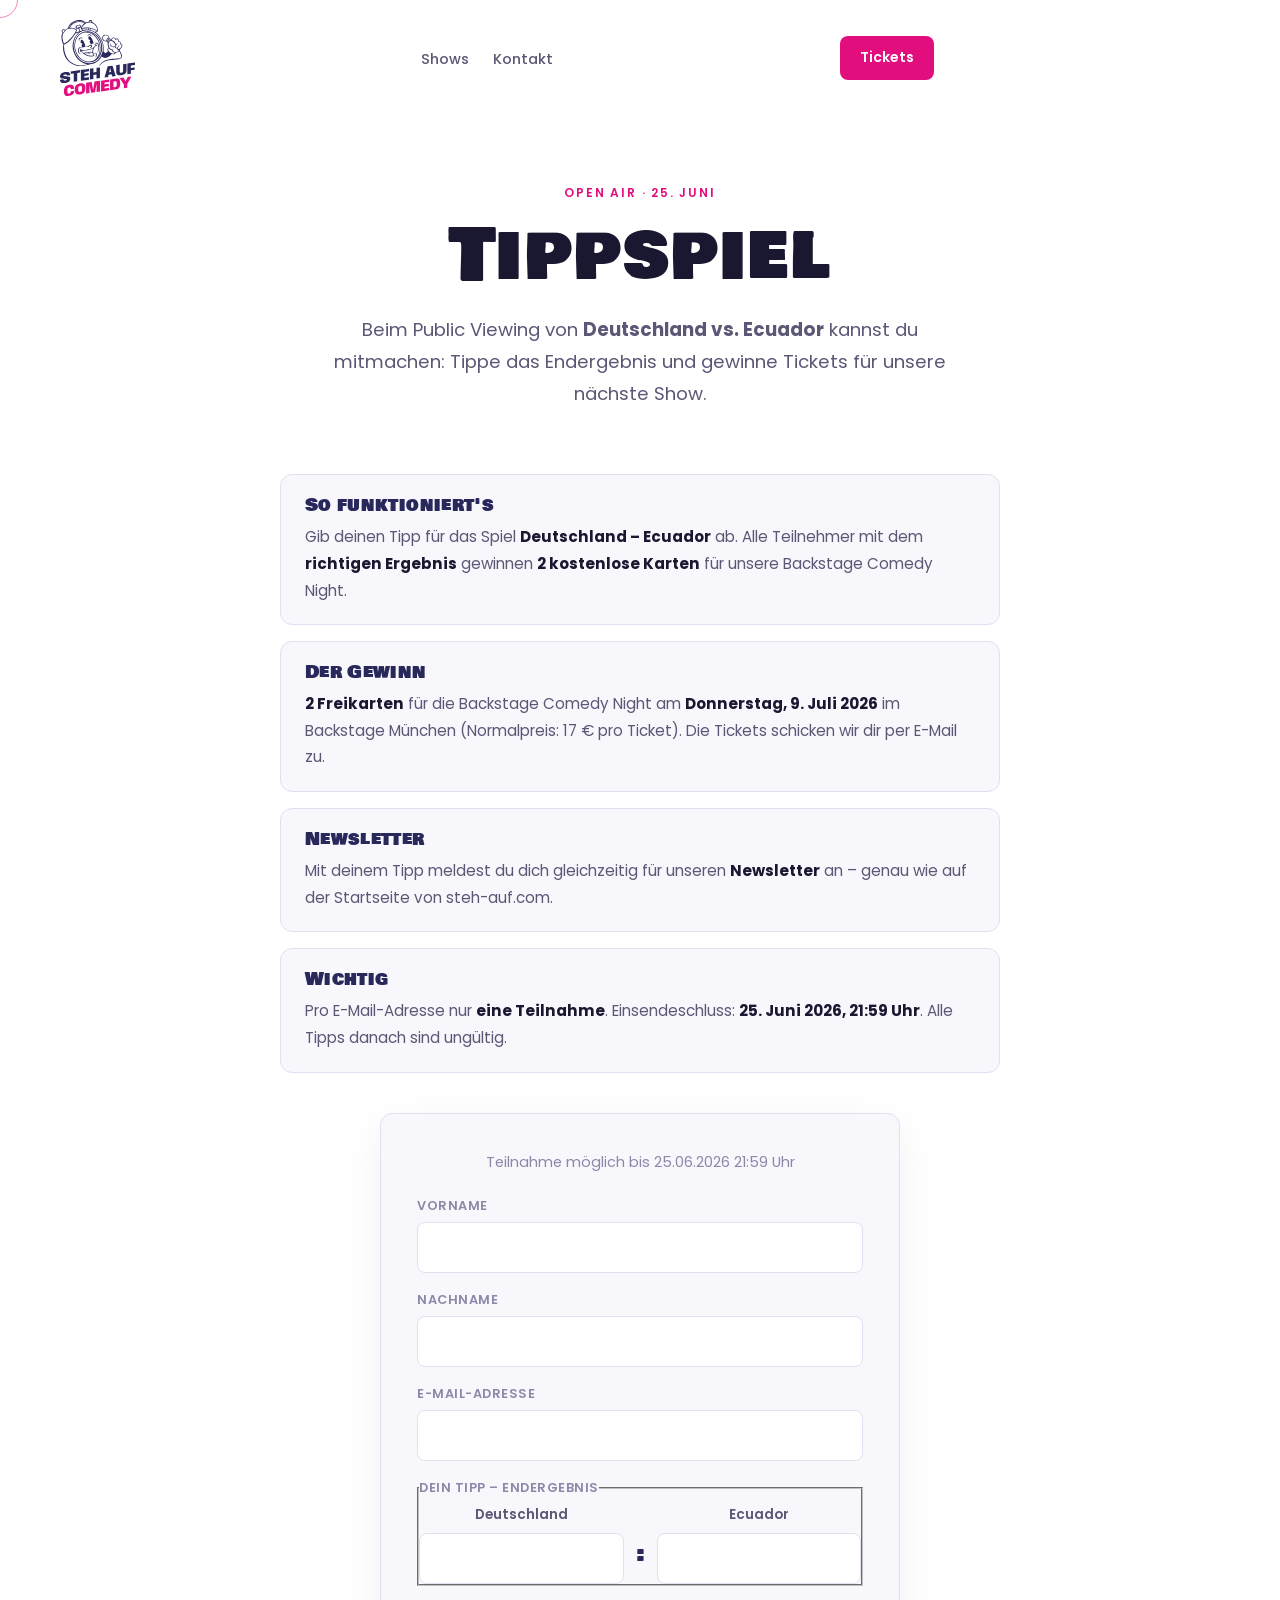
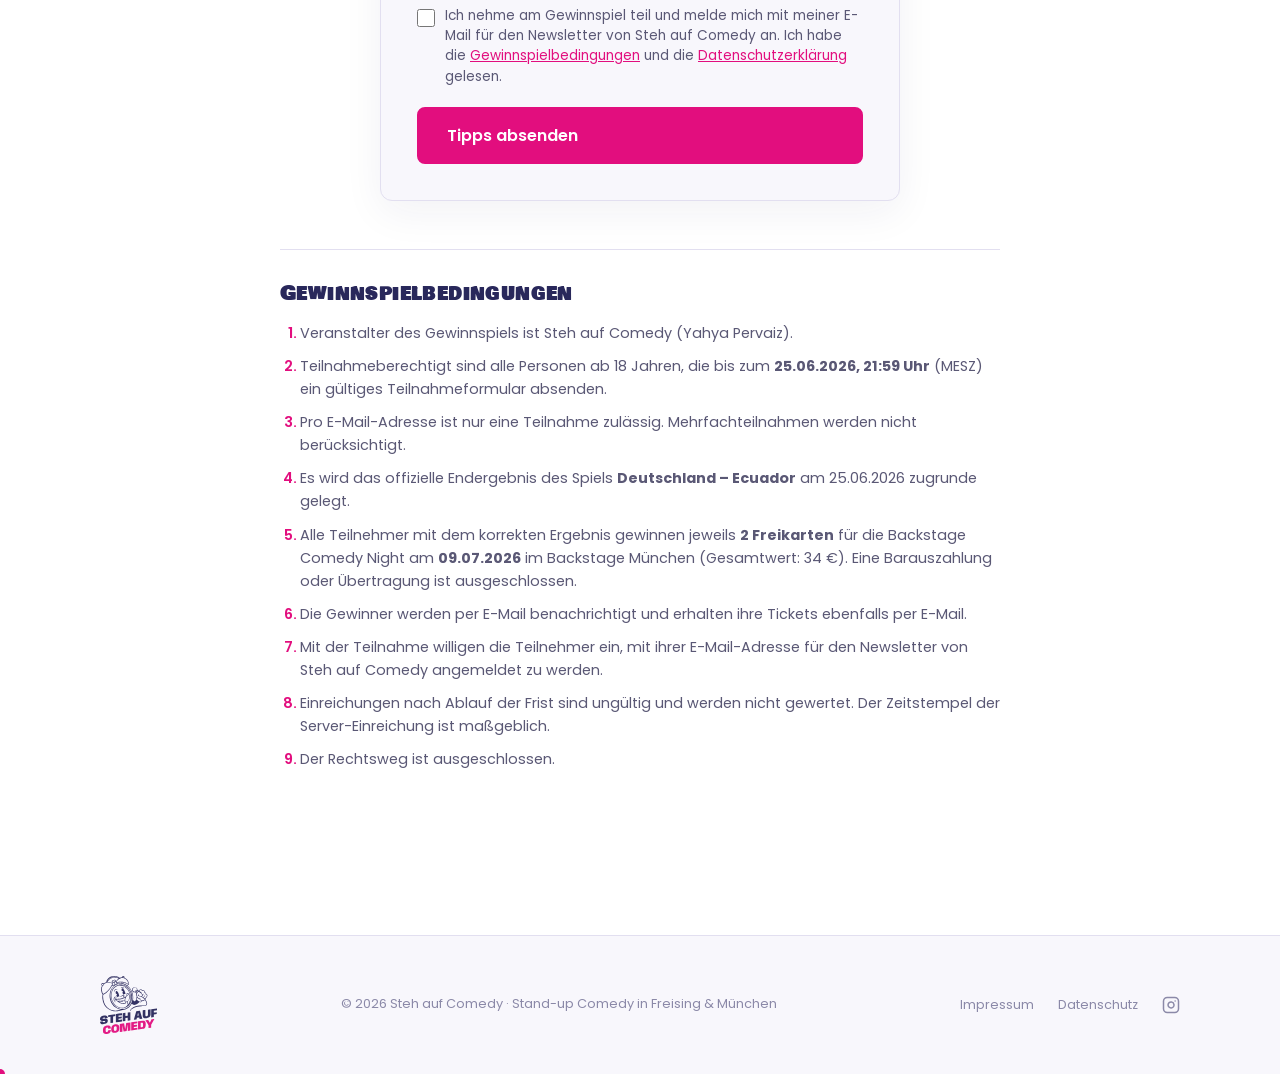
==== commit 8740fae1: "Newsletter-Anmeldung ohne Double-Opt-In und gemeinsame CleverReach-Logik. Tippspiel speichert Newsle" ====
--- a/tippspiel/index.html
+++ b/tippspiel/index.html
@@ -80,6 +80,13 @@
           </p>
         </div>
         <div class="tippspiel-info-card">
+          <h2>Newsletter</h2>
+          <p>
+            Mit deinem Tipp meldest du dich gleichzeitig für unseren <strong>Newsletter</strong> an –
+            genau wie auf der Startseite von steh-auf.com.
+          </p>
+        </div>
+        <div class="tippspiel-info-card">
           <h2>Wichtig</h2>
           <p>
             Pro E-Mail-Adresse nur <strong>eine Teilnahme</strong>.
@@ -131,34 +138,34 @@
             <label class="tippspiel-consent">
               <input type="checkbox" id="tippspielConsent" name="consent" required />
               <span>
-                Ich nehme an dem Gewinnspiel teil und willige ein, mit meiner E-Mail-Adresse
-                für den Newsletter von Steh auf Comedy angemeldet zu werden. Ich habe die
+                Ich nehme am Gewinnspiel teil und melde mich mit meiner E-Mail für den Newsletter von
+                Steh auf Comedy an. Ich habe die
                 <a href="#gewinnspielbedingungen">Gewinnspielbedingungen</a> und die
                 <a href="../datenschutz.html" target="_blank" rel="noopener">Datenschutzerklärung</a> gelesen.
               </span>
             </label>
 
-            <button type="submit" class="btn btn-primary tippspiel-submit">Tipp absenden</button>
+            <button type="submit" class="btn btn-primary tippspiel-submit">Tipps absenden</button>
             <p id="tippspielStatus" class="tippspiel-status" role="status" aria-live="polite" hidden></p>
           </form>
 
           <div id="tippspielSuccess" class="tippspiel-success" hidden>
             <div class="tippspiel-success-emoji" aria-hidden="true">⚽</div>
             <h3>Tipp eingereicht!</h3>
-            <p class="tippspiel-success-text">Dein Tipp ist eingegangen. Viel Glück!</p>
+            <p class="tippspiel-success-text">Dein Tipp ist eingegangen. Wir melden uns per E-Mail, wenn du gewonnen hast.</p>
           </div>
         </div>
 
         <div class="tippspiel-terms" id="gewinnspielbedingungen">
           <h2>Gewinnspielbedingungen</h2>
           <ol>
-            <li>Veranstalter des Gewinnspiels ist Steh auf Comedy (Yahya Pervaiz &amp; Lemarr Baqai).</li>
+            <li>Veranstalter des Gewinnspiels ist Steh auf Comedy (Yahya Pervaiz).</li>
             <li>Teilnahmeberechtigt sind alle Personen ab 18 Jahren, die bis zum <strong>25.06.2026, 21:59 Uhr</strong> (MESZ) ein gültiges Teilnahmeformular absenden.</li>
             <li>Pro E-Mail-Adresse ist nur eine Teilnahme zulässig. Mehrfachteilnahmen werden nicht berücksichtigt.</li>
             <li>Es wird das offizielle Endergebnis des Spiels <strong>Deutschland – Ecuador</strong> am 25.06.2026 zugrunde gelegt.</li>
             <li>Alle Teilnehmer mit dem korrekten Ergebnis gewinnen jeweils <strong>2 Freikarten</strong> für die Backstage Comedy Night am <strong>09.07.2026</strong> im Backstage München (Gesamtwert: 34&nbsp;€). Eine Barauszahlung oder Übertragung ist ausgeschlossen.</li>
             <li>Die Gewinner werden per E-Mail benachrichtigt und erhalten ihre Tickets ebenfalls per E-Mail.</li>
-            <li>Mit der Teilnahme willigen die Teilnehmer ein, mit ihrer E-Mail-Adresse für den Newsletter von Steh auf Comedy angemeldet zu werden (Double-Opt-In).</li>
+            <li>Mit der Teilnahme willigen die Teilnehmer ein, mit ihrer E-Mail-Adresse für den Newsletter von Steh auf Comedy angemeldet zu werden.</li>
             <li>Einreichungen nach Ablauf der Frist sind ungültig und werden nicht gewertet. Der Zeitstempel der Server-Einreichung ist maßgeblich.</li>
             <li>Der Rechtsweg ist ausgeschlossen.</li>
           </ol>
--- a/tippspiel.css
+++ b/tippspiel.css
@@ -188,6 +188,13 @@
   color: #0d7a3e;
 }
 
+.tippspiel-form-hint {
+  font-size: 0.85rem;
+  color: var(--text-muted);
+  margin: 0 0 16px;
+  line-height: 1.5;
+}
+
 .tippspiel-success {
   text-align: center;
   padding: 8px 0;
@@ -196,6 +203,39 @@
 .tippspiel-success-emoji {
   font-size: 2.5rem;
   margin-bottom: 12px;
+}
+
+.tippspiel-success-text {
+  color: var(--text-secondary);
+  font-size: 0.95rem;
+  margin: 0;
+}
+
+.tippspiel-doi-notice {
+  margin-top: 20px;
+  padding: 16px;
+  border-radius: var(--radius);
+  background: rgba(var(--accent-rgb), 0.08);
+  border: 1px solid rgba(var(--accent-rgb), 0.25);
+  text-align: left;
+}
+
+.tippspiel-doi-notice strong {
+  display: block;
+  color: var(--navy);
+  margin-bottom: 8px;
+}
+
+.tippspiel-doi-text {
+  color: var(--text-secondary);
+  font-size: 0.9rem;
+  line-height: 1.6;
+  margin: 0;
+}
+
+.tippspiel-doi-notice.is-warning {
+  background: rgba(176, 0, 32, 0.06);
+  border-color: rgba(176, 0, 32, 0.2);
 }
 
 .tippspiel-terms {
